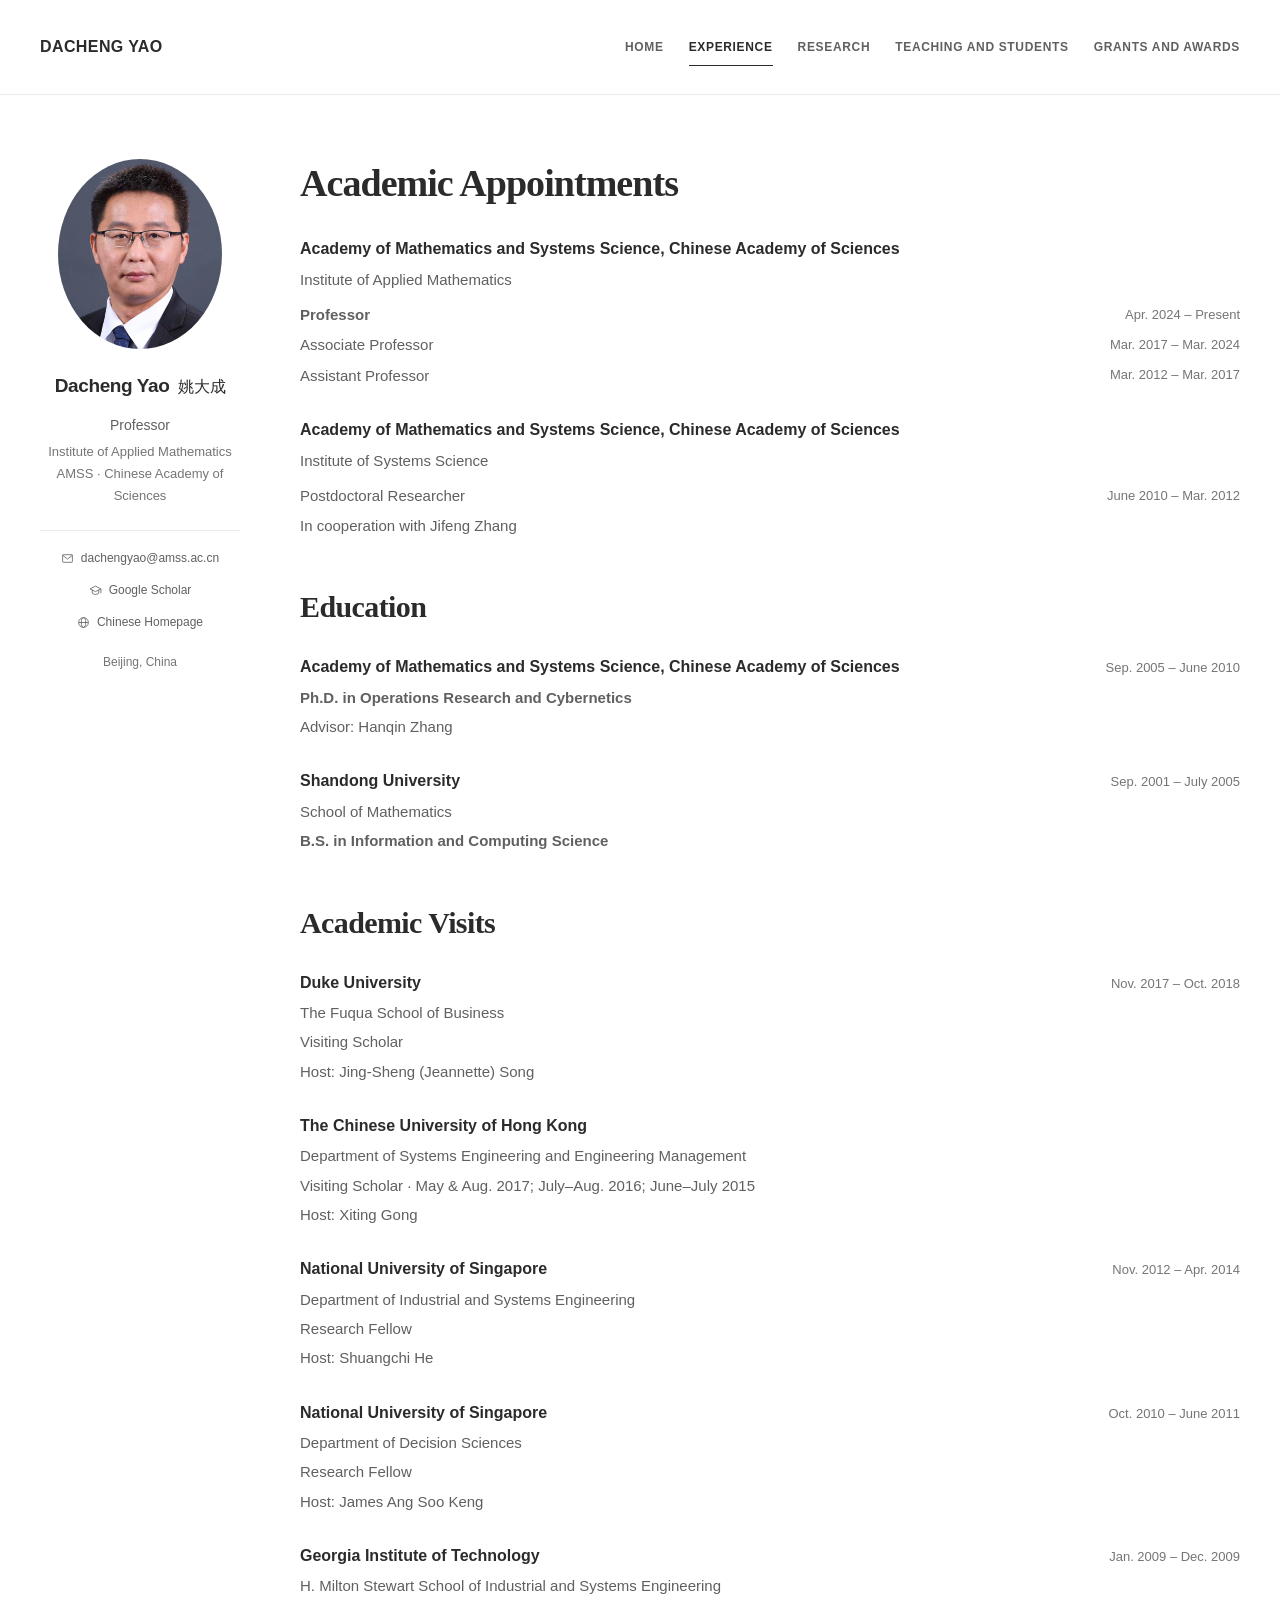
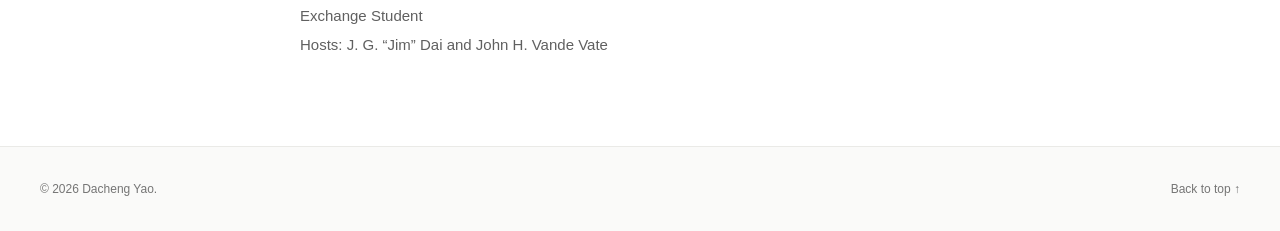
==== background/index.html @ a901b0a2 "Align the postdoctoral date with the role and refine education layout" ====
<!doctype html>
<html lang="en">
<head>
  <meta charset="utf-8">
  <meta name="viewport" content="width=device-width, initial-scale=1">
  <meta name="description" content="Dacheng Yao (姚大成), Professor at the Institute of Applied Mathematics, AMSS, Chinese Academy of Sciences. Applied probability, stochastic control, and inventory management.">
  <meta name="theme-color" content="#ffffff">
  <meta property="og:title" content="Experience | Dacheng Yao">
  <meta property="og:description" content="Dacheng Yao (姚大成), Professor at the Institute of Applied Mathematics, AMSS, Chinese Academy of Sciences. Applied probability, stochastic control, and inventory management.">
  <meta property="og:type" content="website">
  <meta property="og:url" content="https://dachengyao-01.github.io/background/">
  <meta property="og:image" content="https://dachengyao-01.github.io/assets/dacheng-yao.jpg">
  <link rel="canonical" href="https://dachengyao-01.github.io/background/">
  <link rel="icon" href="../assets/favicon.svg" type="image/svg+xml">
  <link rel="stylesheet" href="../assets/site.css">
  <title>Experience | Dacheng Yao</title>
</head>
<body id="top" class="experience-page">
  <a class="skip-link" href="#main">Skip to content</a>
  <header class="site-header">
    <nav class="header-inner" aria-label="Main navigation">
      <a class="wordmark" href="../">Dacheng Yao</a>
      <div class="nav-links">
        <a href="../">Home</a>
        <a href="../background/" aria-current="page">Experience</a>
        <a href="../research/">Research</a>
        <a href="../teaching-and-students/">Teaching and Students</a>
        <a href="../grants/">Grants and Awards</a>
      </div>
    </nav>
  </header>
  <div class="page-layout">
    <aside class="profile" aria-label="Profile and contact">
      <a class="portrait-link" href="../" aria-label="Dacheng Yao, home"><img class="portrait" src="../assets/dacheng-yao.jpg" alt="Portrait of Dacheng Yao" width="164" height="190" fetchpriority="high"></a>
      <div class="profile-copy">
        <h2 class="profile-name">Dacheng Yao <span lang="zh-CN">姚大成</span></h2>
        <p class="position">Professor</p>
        <p class="affiliation"><span>Institute of Applied Mathematics</span><span>AMSS · Chinese Academy of Sciences</span></p>
      </div>
      <div class="profile-contact">
        <ul class="profile-links">
          <li><a href="mailto:dachengyao@amss.ac.cn"><svg class="contact-icon" viewBox="0 0 24 24" aria-hidden="true"><rect x="3" y="5" width="18" height="14" rx="1"/><path d="m3 6 9 7 9-7"/></svg><span>dachengyao@amss.ac.cn</span></a></li>
          <li><a href="https://scholar.google.com/citations?hl=en&amp;user=WyM3JckAAAAJ"><svg class="contact-icon" viewBox="0 0 24 24" aria-hidden="true"><path d="m2 9 10-5 10 5-10 5zM6 11v6c4 3 8 3 12 0v-6M22 9v8"/></svg><span>Google Scholar</span></a></li>
          <li><a href="https://people.ucas.edu.cn/~dacheng"><svg class="contact-icon" viewBox="0 0 24 24" aria-hidden="true"><circle cx="12" cy="12" r="9"/><ellipse cx="12" cy="12" rx="4" ry="9"/><path d="M3 12h18"/></svg><span>Chinese Homepage</span></a></li>
        </ul>
      </div>
      <p class="profile-location">Beijing, China</p>
    </aside>
    <main id="main" tabindex="-1">
<section aria-labelledby="experience-title">
        <h1 id="experience-title">Academic Appointments</h1>
        <dl class="background-list">
          <div>
            <dt>Academy of Mathematics and Systems Science, Chinese Academy of Sciences</dt>
            <dd>Institute of Applied Mathematics
              <ul class="appointment-history">
                <li><strong>Professor</strong><time>Apr. 2024 – Present</time></li>
                <li>Associate Professor<time>Mar. 2017 – Mar. 2024</time></li>
                <li>Assistant Professor<time>Mar. 2012 – Mar. 2017</time></li>
              </ul>
            </dd>
          </div>
          <div>
            <dt>Academy of Mathematics and Systems Science, Chinese Academy of Sciences</dt>
            <dd>Institute of Systems Science
              <ul class="appointment-history">
                <li>Postdoctoral Researcher<time>June 2010 – Mar. 2012</time></li>
              </ul>
              <span>In cooperation with Jifeng Zhang</span>
            </dd>
          </div>
        </dl>
      </section>
      <section aria-labelledby="education-title">
        <h2 id="education-title">Education</h2>
        <dl class="background-list">
          <div>
            <dt class="education-heading"><span class="institution-name">Academy of Mathematics and Systems Science, Chinese Academy of Sciences</span><span class="background-dates">Sep. 2005 – June 2010</span></dt>
            <dd><strong>Ph.D. in Operations Research and Cybernetics</strong><span>Advisor: Hanqin Zhang</span></dd>
          </div>
          <div>
            <dt>Shandong University <span class="background-dates">Sep. 2001 – July 2005</span></dt>
            <dd>School of Mathematics<span><strong>B.S. in Information and Computing Science</strong></span></dd>
          </div>
        </dl>
      </section>
      <section aria-labelledby="visits-title">
        <h2 id="visits-title">Academic Visits</h2>
        <dl class="background-list">
          <div>
            <dt>Duke University <span class="background-dates">Nov. 2017 – Oct. 2018</span></dt>
            <dd>The Fuqua School of Business<span>Visiting Scholar</span><span>Host: Jing-Sheng (Jeannette) Song</span></dd>
          </div>
          <div>
            <dt>The Chinese University of Hong Kong</dt>
            <dd>Department of Systems Engineering and Engineering Management<span>Visiting Scholar · May &amp; Aug. 2017; July–Aug. 2016; June–July 2015</span><span>Host: Xiting Gong</span></dd>
          </div>
          <div>
            <dt>National University of Singapore <span class="background-dates">Nov. 2012 – Apr. 2014</span></dt>
            <dd>Department of Industrial and Systems Engineering<span>Research Fellow</span><span>Host: Shuangchi He</span></dd>
          </div>
          <div>
            <dt>National University of Singapore <span class="background-dates">Oct. 2010 – June 2011</span></dt>
            <dd>Department of Decision Sciences<span>Research Fellow</span><span>Host: James Ang Soo Keng</span></dd>
          </div>
          <div>
            <dt>Georgia Institute of Technology <span class="background-dates">Jan. 2009 – Dec. 2009</span></dt>
            <dd>H. Milton Stewart School of Industrial and Systems Engineering<span>Exchange Student</span><span>Hosts: J. G. “Jim” Dai and John H. Vande Vate</span></dd>
          </div>
        </dl>
      </section>
    </main>
  </div>
  <footer class="site-footer"><div class="footer-inner"><span>© 2026 Dacheng Yao.</span><a href="#top">Back to top <span aria-hidden="true">↑</span></a></div></footer>
</body>
</html>
---- assets/site.css ----
:root {
  color-scheme: light;
  --paper: #fff;
  --ink: #2b2b2b;
  --text: #606060;
  --muted: #757575;
  --line: #eaeae7;
  font-family: Arial, "Helvetica Neue", "PingFang SC", sans-serif;
  font-size: 16px;
}
* { box-sizing: border-box; }
html { scroll-padding-top: 28px; -webkit-text-size-adjust: 100%; }
body { margin: 0; min-height: 100vh; min-height: 100svh; display: flex; flex-direction: column; color: var(--text); background: var(--paper); line-height: 1.75; -webkit-font-smoothing: antialiased; }
a { color: #494949; text-underline-offset: 3px; text-decoration-thickness: 1px; text-decoration-color: #b5b5b1; }
a:hover { color: #111; text-decoration-color: currentColor; }
a:focus-visible { outline: 2px solid var(--ink); outline-offset: 5px; border-radius: 1px; }
::selection { color: #fff; background: #606060; }
.skip-link { position: fixed; top: -100px; left: 16px; padding: 8px 16px; background: var(--ink); color: #fff; z-index: 10; }
.skip-link:focus { top: 12px; }
.site-header { border-bottom: 1px solid var(--line); }
.header-inner { max-width: 1120px; min-height: 94px; margin: auto; padding: 22px 40px; display: flex; align-items: center; gap: 38px; }
.header-inner a { position: relative; display: block; padding: 8px 0; color: var(--text); font-size: 12px; font-weight: 700; letter-spacing: .055em; text-transform: uppercase; text-decoration: none; white-space: nowrap; }
.header-inner .wordmark { margin-right: auto; color: var(--ink); font-size: 16px; letter-spacing: .025em; }
.nav-links { display: flex; align-items: center; gap: 25px; }
.header-inner a::after { content: ""; position: absolute; left: 0; right: 0; bottom: 0; height: 1px; background: var(--ink); transform: scaleX(0); transition: transform .18s ease; }
.header-inner a:hover::after, .header-inner a:focus-visible::after, .header-inner a[aria-current="page"]:not(.wordmark)::after { transform: scaleX(1); }
.header-inner a[aria-current="page"] { color: var(--ink); }
.page-layout { width: 100%; max-width: 1120px; margin: 64px auto 88px; padding: 0 40px; display: grid; grid-template-columns: 200px minmax(0, 1fr); column-gap: 80px; align-items: start; flex: 1; }
.profile { position: sticky; top: 38px; align-self: start; min-width: 0; text-align: center; }
.portrait-link { display: block; width: 164px; margin: 0 auto 23px; }
.portrait { display: block; width: 100%; height: 190px; object-fit: cover; object-position: 50% 28%; border-radius: 50%; }
.profile-name { color: var(--ink); font-family: Arial, "PingFang SC", sans-serif; font-size: 19px; line-height: 1.5; margin: 0 0 13px; font-weight: 700; }
.profile-name span { display: inline-block; margin-left: 4px; font-size: .86em; font-weight: 500; white-space: nowrap; }
.position { font-size: 14px; line-height: 1.6; margin: 0 0 5px; }
.affiliation { color: var(--muted); font-size: 13px; line-height: 1.7; margin: 0; }
.affiliation span { display: block; }
.profile-contact { margin-top: 23px; padding-top: 17px; border-top: 1px solid var(--line); }
.profile-links { padding: 0; margin: 0; list-style: none; font-size: 12px; line-height: 1.7; }
.profile-links li + li { margin-top: 9px; }
.profile-links a { display: inline-flex; align-items: center; justify-content: center; gap: 7px; color: inherit; text-decoration: none; }
.profile-links a:hover { color: var(--ink); text-decoration: underline; }
.contact-icon { width: 13px; height: 13px; flex-shrink: 0; fill: none; stroke: currentColor; stroke-width: 1.5; }
.profile-location { font-size: 12px; color: var(--muted); margin: 17px 0 0; }
main { min-width: 0; max-width: 720px; padding-top: 0; overflow-wrap: break-word; }
main:focus { outline: none; }
section { margin: 0 0 48px; scroll-margin-top: 28px; }
section:last-child { margin-bottom: 0; }
h1, h2 { color: var(--ink); font-family: Georgia, "Times New Roman", serif; font-weight: 700; line-height: 1.3; margin: 0 0 25px; }
h1 { font-size: 38px; letter-spacing: -.025em; }
h2 { font-size: 30px; letter-spacing: -.02em; }
h3 { color: var(--ink); font-size: 16px; line-height: 1.6; }
p { margin: 0 0 23px; }
section > :last-child { margin-bottom: 0; }
strong { font-weight: 600; }
.research-topics { padding-left: 21px; margin: 0 0 24px; }
.research-topics li { padding-left: 2px; margin-bottom: 7px; }
.contact-details { margin: 0; font-style: normal; font-size: 15px; line-height: 1.8; }
.contact-details p + p { margin-top: 15px; }
.contact-label { display: inline-block; min-width: 60px; color: var(--ink); font-weight: 600; }
.section-intro { color: var(--text); }
.publications { list-style: none; counter-reset: paper; padding: 0; margin: 32px 0 0; }
.publications li { position: relative; counter-increment: paper; margin: 0 0 32px; padding-bottom: 28px; border-bottom: 1px solid var(--line); }
.publications li:last-child { padding-bottom: 0; border-bottom: 0; margin-bottom: 0; }
.publications h3 { margin: 0 0 8px; font-size: 17px; font-weight: 700; line-height: 1.55; }
.publications h3 a { color: inherit; text-decoration: none; }
.publications h3 a:hover { text-decoration: underline; }
.authors, .venue { margin: 0 0 4px; font-size: 15px; line-height: 1.65; }
.paper-link { display: inline-block; margin-top: 5px; font-size: 13px; }
.publication-note { margin: 7px 0 0; color: var(--muted); font-size: 14px; line-height: 1.6; }
.background-list { margin: 28px 0 0; }
.background-list > div + div { margin-top: 28px; }
.background-list dt { display: flex; flex-wrap: wrap; justify-content: space-between; align-items: baseline; gap: 3px 15px; margin: 0 0 5px; color: var(--ink); font-weight: 700; font-size: 16px; line-height: 1.6; }
.background-list dd { margin: 0; font-size: 15px; line-height: 1.75; }
.background-dates { color: var(--muted); font-size: 13px; font-weight: 400; white-space: nowrap; }
.background-list dd span { display: block; margin-top: 3px; }
.appointment-history { padding-left: 0; list-style: none; margin: 9px 0 0; }
.appointment-history li { display: flex; justify-content: space-between; gap: 8px 20px; margin-bottom: 4px; font-size: 15px; }
.appointment-history time { color: var(--muted); font-size: 13px; white-space: nowrap; align-self: center; }
.grants-list, .awards-list { padding-left: 21px; margin: 0; }
.grants-list li, .awards-list li { padding-left: 3px; margin-bottom: 22px; }
.grants-list li:last-child, .awards-list li:last-child { margin-bottom: 0; }
.award-note { margin: 9px 0 0; font-size: 15px; }
.teaching-section h2 { margin-top: 40px; }
.teaching-section h3 { margin: 28px 0 14px; font-size: 18px; }
.teaching-section ul { padding-left: 21px; margin: 0; }
.teaching-section li { padding-left: 3px; margin-bottom: 16px; }
.site-footer { width: 100%; margin-top: auto; border-top: 1px solid var(--line); background: #fafaf9; color: var(--muted); }
.footer-inner { max-width: 1120px; min-height: 84px; margin: auto; padding: 27px 40px; display: flex; justify-content: space-between; align-items: center; gap: 20px; font-size: 12px; }
.site-footer a { color: inherit; text-decoration: none; }
.site-footer a:hover { text-decoration: underline; }
@media (min-width: 521px) {
  .background-list dt.education-heading { flex-wrap: nowrap; }
  .education-heading .institution-name { flex: 1; min-width: 0; }
  .education-heading .background-dates { flex-shrink: 0; }
}
@media (min-width: 925px) {
  .experience-page .header-inner, .experience-page .page-layout, .experience-page .footer-inner { max-width: 1280px; }
  .experience-page .page-layout { column-gap: 60px; }
  .experience-page main { max-width: 940px; }
}
@media (min-width: 925px) and (max-height: 680px) { .profile { position: static; } }
@media (max-width: 924px) {
  .header-inner { max-width: 800px; flex-wrap: wrap; row-gap: 10px; }
  .header-inner .wordmark { flex-basis: 100%; }
  .nav-links { flex: 1; flex-wrap: wrap; justify-content: space-between; gap: 4px 18px; }
  .page-layout { display: block; max-width: 800px; margin-top: 40px; margin-bottom: 64px; }
  .profile { position: static; display: grid; grid-template-columns: 110px minmax(0, 1fr); gap: 0 28px; margin-bottom: 38px; padding-bottom: 28px; border-bottom: 1px solid var(--line); text-align: left; }
  .portrait-link { grid-column: 1; grid-row: 1 / 3; width: 110px; margin: 0; }
  .portrait { height: 128px; }
  .profile-copy { grid-column: 2; grid-row: 1; }
  .profile-name { margin-bottom: 6px; }
  .affiliation span { display: inline; }
  .affiliation span + span::before { content: " · "; }
  .profile-contact { grid-column: 2; grid-row: 2; margin-top: 12px; padding: 0; border: 0; }
  .profile-links { display: flex; flex-wrap: wrap; gap: 5px 18px; }
  .profile-links li + li { margin: 0; }
  .profile-location { display: none; }
}
@media (max-width: 700px) {
  .nav-links { display: grid; grid-template-columns: repeat(6, minmax(0, 1fr)); column-gap: 8px; row-gap: 3px; }
  .nav-links a { grid-column: span 2; width: fit-content; max-width: 100%; font-size: 11px; white-space: normal; }
  .nav-links a:nth-last-child(-n+2) { grid-column: span 3; }
}
@media (max-width: 520px) {
  .header-inner { min-height: 76px; padding: 16px 22px; gap: 19px; }
  .header-inner a { font-size: 10px; letter-spacing: .025em; }
  .header-inner .wordmark { font-size: 13px; }
  .nav-links a { font-size: 10px; }
  .page-layout { margin-top: 32px; margin-bottom: 56px; padding: 0 22px; }
  .profile { grid-template-columns: 88px minmax(0, 1fr); column-gap: 22px; margin-bottom: 34px; }
  .portrait-link { width: 88px; }
  .portrait { height: 105px; }
  .profile-name { font-size: 18px; }
  .position { font-size: 13px; }
  .affiliation { font-size: 12px; }
  .profile-links { font-size: 11px; gap: 5px 13px; }
  .profile-links .contact-icon { width: 12px; height: 12px; }
  h1 { font-size: 32px; }
  h2 { font-size: 26px; }
  h1, h2 { margin-bottom: 22px; }
  section { margin-bottom: 40px; }
  .appointment-history li { flex-wrap: wrap; gap: 0 8px; margin-bottom: 9px; }
  .footer-inner { padding: 24px 22px; font-size: 11px; }
}
@media (max-width: 360px) {
  .header-inner { gap: 13px; padding-inline: 17px; }
  .header-inner .wordmark { font-size: 12px; }
  .page-layout { padding-inline: 18px; }
  .profile { grid-template-columns: 75px minmax(0, 1fr); gap: 0 18px; }
  .portrait-link { width: 75px; }
  .portrait { height: 92px; }
}
@media (prefers-reduced-motion: reduce) { *, *::before, *::after { transition: none !important; scroll-behavior: auto !important; } }
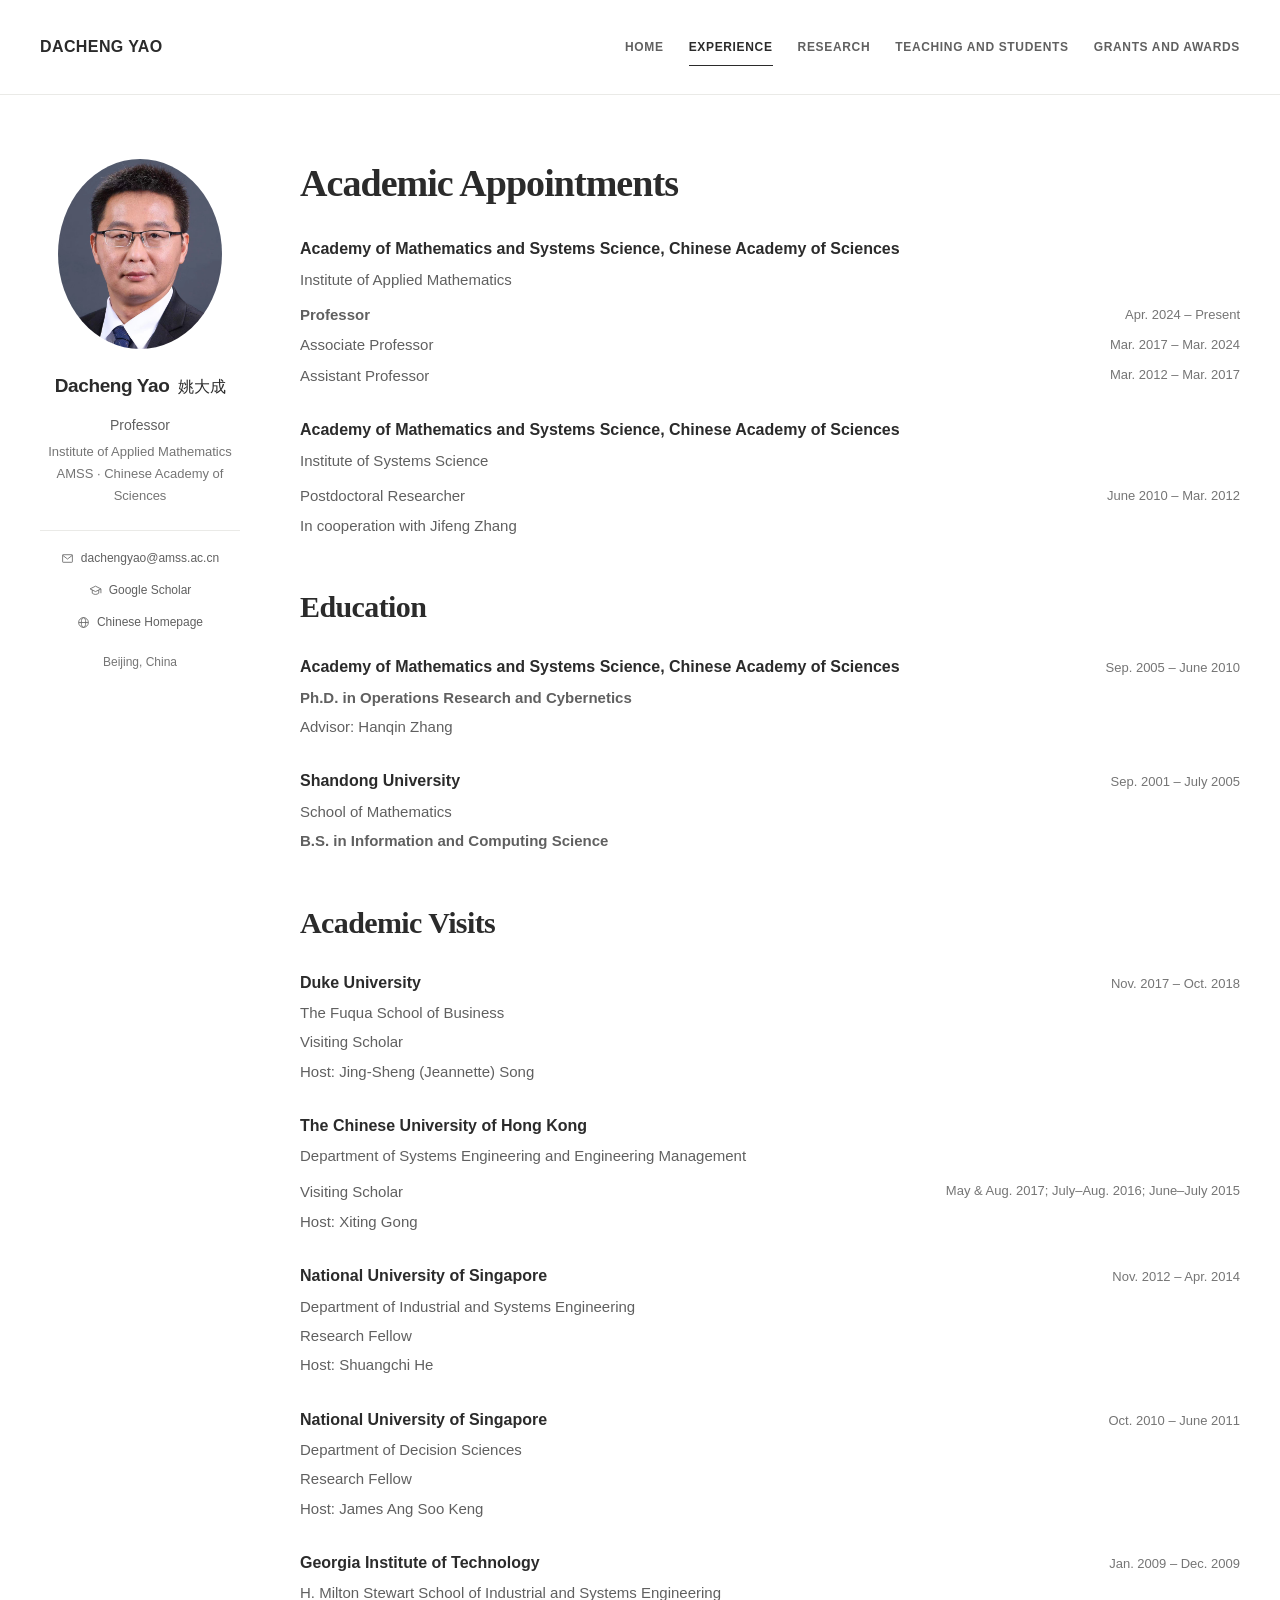
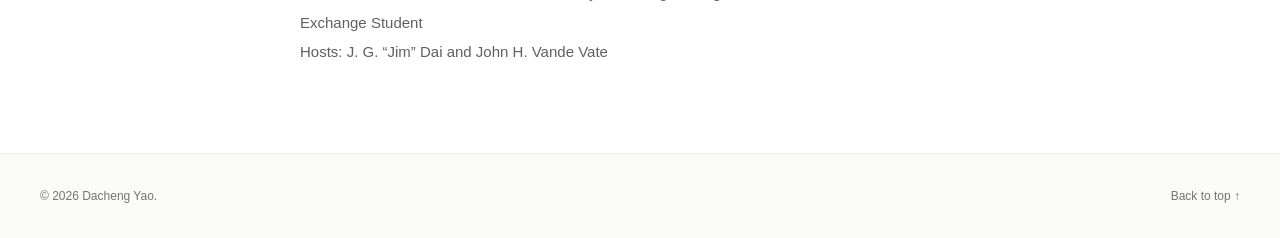
==== commit a2e32fc7: "Right-align the Chinese University of Hong Kong visiting dates" ====
--- a/background/index.html
+++ b/background/index.html
@@ -93,7 +93,12 @@
           </div>
           <div>
             <dt>The Chinese University of Hong Kong</dt>
-            <dd>Department of Systems Engineering and Engineering Management<span>Visiting Scholar · May &amp; Aug. 2017; July–Aug. 2016; June–July 2015</span><span>Host: Xiting Gong</span></dd>
+            <dd>Department of Systems Engineering and Engineering Management
+              <ul class="appointment-history">
+                <li>Visiting Scholar<time>May &amp; Aug. 2017; July–Aug. 2016; June–July 2015</time></li>
+              </ul>
+              <span>Host: Xiting Gong</span>
+            </dd>
           </div>
           <div>
             <dt>National University of Singapore <span class="background-dates">Nov. 2012 – Apr. 2014</span></dt>
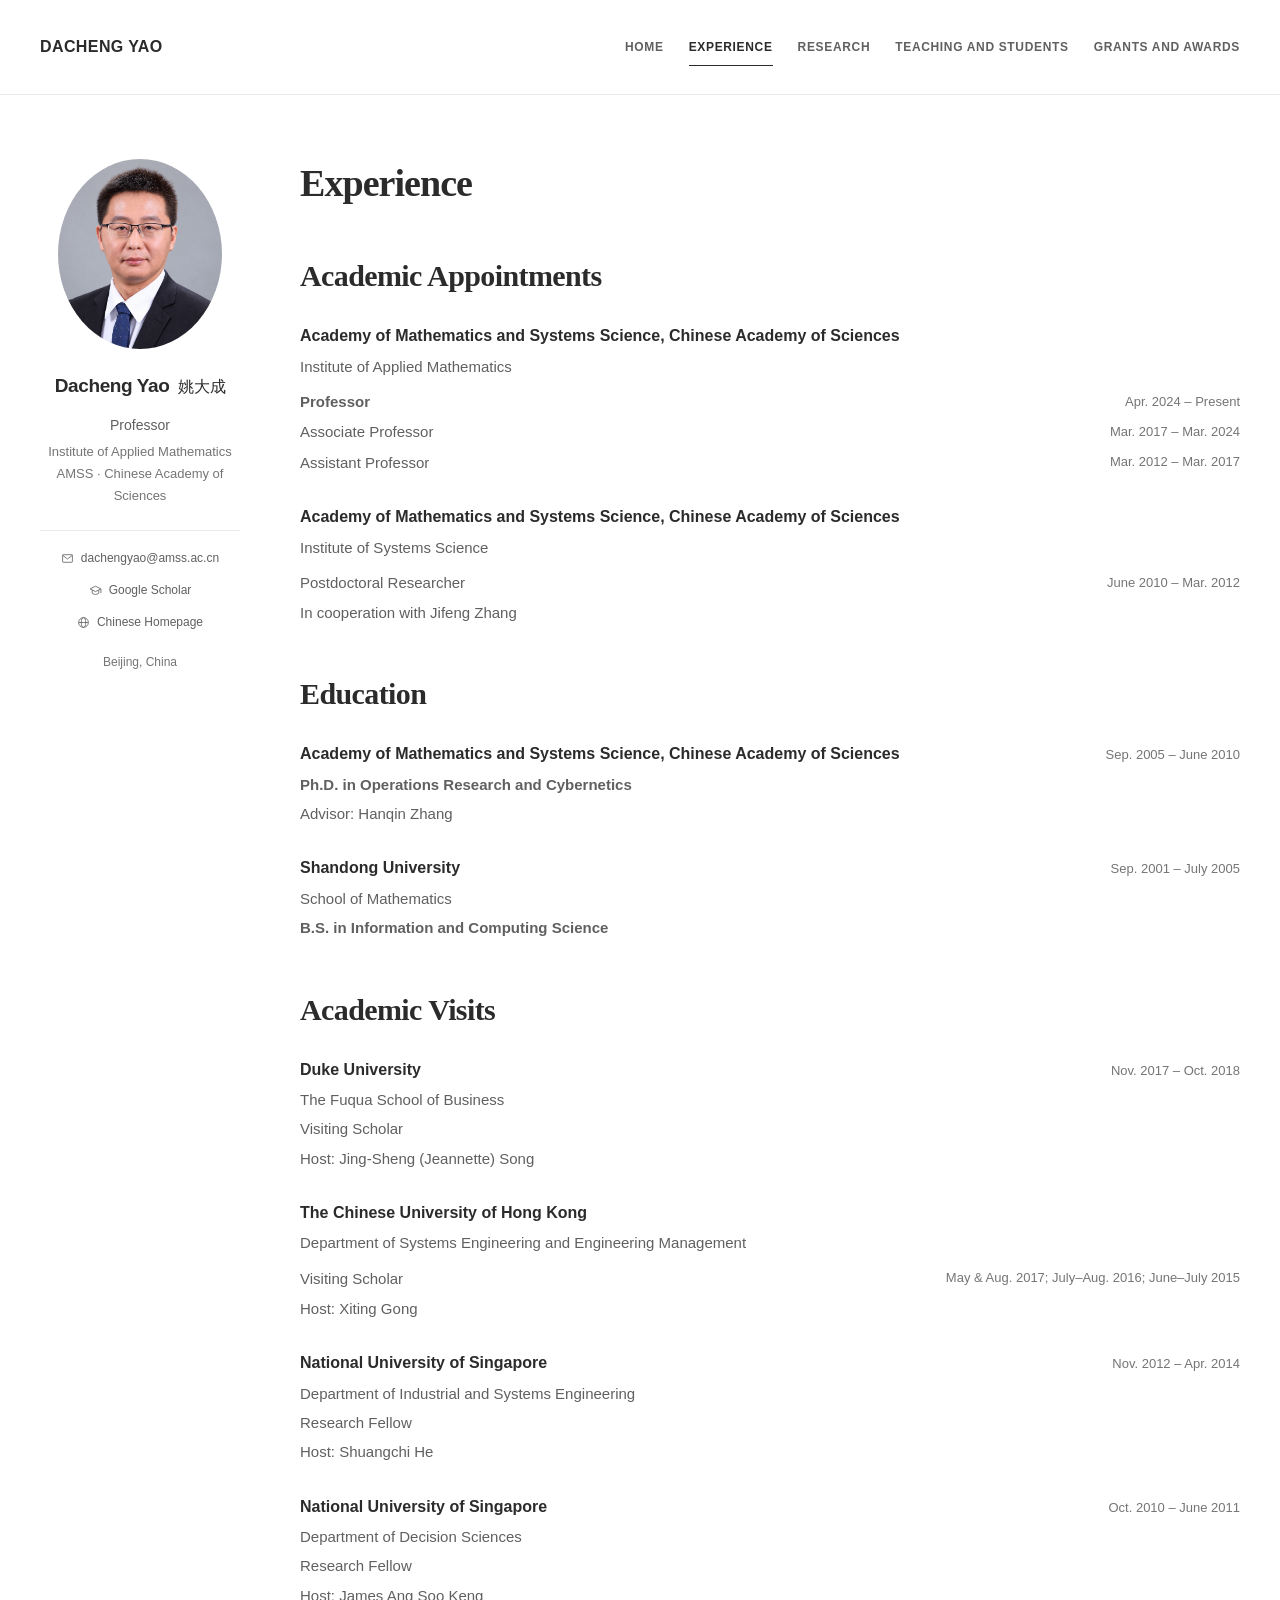
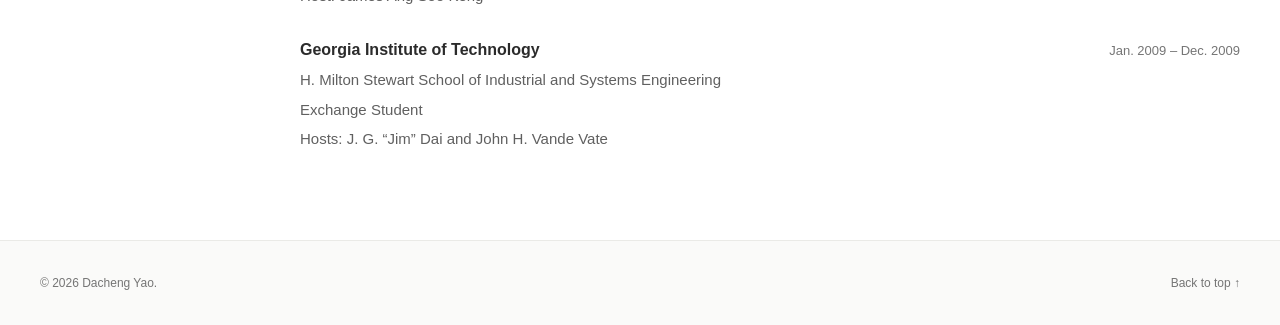
==== commit ab25ce6e: "Add Experience heading and align experience subsection titles" ====
--- a/background/index.html
+++ b/background/index.html
@@ -12,7 +12,7 @@
   <meta property="og:image" content="https://dachengyao-01.github.io/assets/dacheng-yao.jpg">
   <link rel="canonical" href="https://dachengyao-01.github.io/background/">
   <link rel="icon" href="../assets/favicon.svg" type="image/svg+xml">
-  <link rel="stylesheet" href="../assets/site.css">
+  <link rel="stylesheet" href="../assets/site.css?v=20261029-visits">
   <title>Experience | Dacheng Yao</title>
 </head>
 <body id="top" class="experience-page">
@@ -48,7 +48,10 @@
     </aside>
     <main id="main" tabindex="-1">
 <section aria-labelledby="experience-title">
-        <h1 id="experience-title">Academic Appointments</h1>
+        <h1 id="experience-title">Experience</h1>
+      </section>
+      <section aria-labelledby="appointments-title">
+        <h2 id="appointments-title">Academic Appointments</h2>
         <dl class="background-list">
           <div>
             <dt>Academy of Mathematics and Systems Science, Chinese Academy of Sciences</dt>
--- a/assets/site.css
+++ b/assets/site.css
@@ -1,3 +1,4 @@
+/* 常用配色：修改下方变量即可统一调整全站颜色。 */
 :root {
   color-scheme: light;
   --paper: #fff;
@@ -8,6 +9,7 @@
   font-family: Arial, "Helvetica Neue", "PingFang SC", sans-serif;
   font-size: 16px;
 }
+/* 基础文字、链接与键盘访问。 */
 * { box-sizing: border-box; }
 html { scroll-padding-top: 28px; -webkit-text-size-adjust: 100%; }
 body { margin: 0; min-height: 100vh; min-height: 100svh; display: flex; flex-direction: column; color: var(--text); background: var(--paper); line-height: 1.75; -webkit-font-smoothing: antialiased; }
@@ -17,6 +19,7 @@
 ::selection { color: #fff; background: #606060; }
 .skip-link { position: fixed; top: -100px; left: 16px; padding: 8px 16px; background: var(--ink); color: #fff; z-index: 10; }
 .skip-link:focus { top: 12px; }
+/* 顶部导航。 */
 .site-header { border-bottom: 1px solid var(--line); }
 .header-inner { max-width: 1120px; min-height: 94px; margin: auto; padding: 22px 40px; display: flex; align-items: center; gap: 38px; }
 .header-inner a { position: relative; display: block; padding: 8px 0; color: var(--text); font-size: 12px; font-weight: 700; letter-spacing: .055em; text-transform: uppercase; text-decoration: none; white-space: nowrap; }
@@ -25,6 +28,7 @@
 .header-inner a::after { content: ""; position: absolute; left: 0; right: 0; bottom: 0; height: 1px; background: var(--ink); transform: scaleX(0); transition: transform .18s ease; }
 .header-inner a:hover::after, .header-inner a:focus-visible::after, .header-inner a[aria-current="page"]:not(.wordmark)::after { transform: scaleX(1); }
 .header-inner a[aria-current="page"] { color: var(--ink); }
+/* 主体布局与左侧照片、个人信息。 */
 .page-layout { width: 100%; max-width: 1120px; margin: 64px auto 88px; padding: 0 40px; display: grid; grid-template-columns: 200px minmax(0, 1fr); column-gap: 80px; align-items: start; flex: 1; }
 .profile { position: sticky; top: 38px; align-self: start; min-width: 0; text-align: center; }
 .portrait-link { display: block; width: 164px; margin: 0 auto 23px; }
@@ -41,6 +45,7 @@
 .profile-links a:hover { color: var(--ink); text-decoration: underline; }
 .contact-icon { width: 13px; height: 13px; flex-shrink: 0; fill: none; stroke: currentColor; stroke-width: 1.5; }
 .profile-location { font-size: 12px; color: var(--muted); margin: 17px 0 0; }
+/* 正文标题、段落与联系信息。 */
 main { min-width: 0; max-width: 720px; padding-top: 0; overflow-wrap: break-word; }
 main:focus { outline: none; }
 section { margin: 0 0 48px; scroll-margin-top: 28px; }
@@ -58,6 +63,7 @@
 .contact-details p + p { margin-top: 15px; }
 .contact-label { display: inline-block; min-width: 60px; color: var(--ink); font-weight: 600; }
 .section-intro { color: var(--text); }
+/* Research：论文与工作论文。 */
 .publications { list-style: none; counter-reset: paper; padding: 0; margin: 32px 0 0; }
 .publications li { position: relative; counter-increment: paper; margin: 0 0 32px; padding-bottom: 28px; border-bottom: 1px solid var(--line); }
 .publications li:last-child { padding-bottom: 0; border-bottom: 0; margin-bottom: 0; }
@@ -67,6 +73,7 @@
 .authors, .venue { margin: 0 0 4px; font-size: 15px; line-height: 1.65; }
 .paper-link { display: inline-block; margin-top: 5px; font-size: 13px; }
 .publication-note { margin: 7px 0 0; color: var(--muted); font-size: 14px; line-height: 1.6; }
+/* Experience：任职、教育、访学与右侧日期。 */
 .background-list { margin: 28px 0 0; }
 .background-list > div + div { margin-top: 28px; }
 .background-list dt { display: flex; flex-wrap: wrap; justify-content: space-between; align-items: baseline; gap: 3px 15px; margin: 0 0 5px; color: var(--ink); font-weight: 700; font-size: 16px; line-height: 1.6; }
@@ -75,7 +82,8 @@
 .background-list dd span { display: block; margin-top: 3px; }
 .appointment-history { padding-left: 0; list-style: none; margin: 9px 0 0; }
 .appointment-history li { display: flex; justify-content: space-between; gap: 8px 20px; margin-bottom: 4px; font-size: 15px; }
-.appointment-history time { color: var(--muted); font-size: 13px; white-space: nowrap; align-self: center; }
+.appointment-history time { color: var(--muted); font-size: 13px; white-space: nowrap; align-self: center; margin-left: auto; }
+/* 科研项目、奖励、课程与学生。 */
 .grants-list, .awards-list { padding-left: 21px; margin: 0; }
 .grants-list li, .awards-list li { padding-left: 3px; margin-bottom: 22px; }
 .grants-list li:last-child, .awards-list li:last-child { margin-bottom: 0; }
@@ -84,10 +92,12 @@
 .teaching-section h3 { margin: 28px 0 14px; font-size: 18px; }
 .teaching-section ul { padding-left: 21px; margin: 0; }
 .teaching-section li { padding-left: 3px; margin-bottom: 16px; }
+/* 页脚。 */
 .site-footer { width: 100%; margin-top: auto; border-top: 1px solid var(--line); background: #fafaf9; color: var(--muted); }
 .footer-inner { max-width: 1120px; min-height: 84px; margin: auto; padding: 27px 40px; display: flex; justify-content: space-between; align-items: center; gap: 20px; font-size: 12px; }
 .site-footer a { color: inherit; text-decoration: none; }
 .site-footer a:hover { text-decoration: underline; }
+/* 平板与电脑：教育单位和日期同行；Experience 使用较宽版式。 */
 @media (min-width: 521px) {
   .background-list dt.education-heading { flex-wrap: nowrap; }
   .education-heading .institution-name { flex: 1; min-width: 0; }
@@ -99,6 +109,7 @@
   .experience-page main { max-width: 940px; }
 }
 @media (min-width: 925px) and (max-height: 680px) { .profile { position: static; } }
+/* 较窄屏幕与手机：导航、头像和正文自动重排。 */
 @media (max-width: 924px) {
   .header-inner { max-width: 800px; flex-wrap: wrap; row-gap: 10px; }
   .header-inner .wordmark { flex-basis: 100%; }
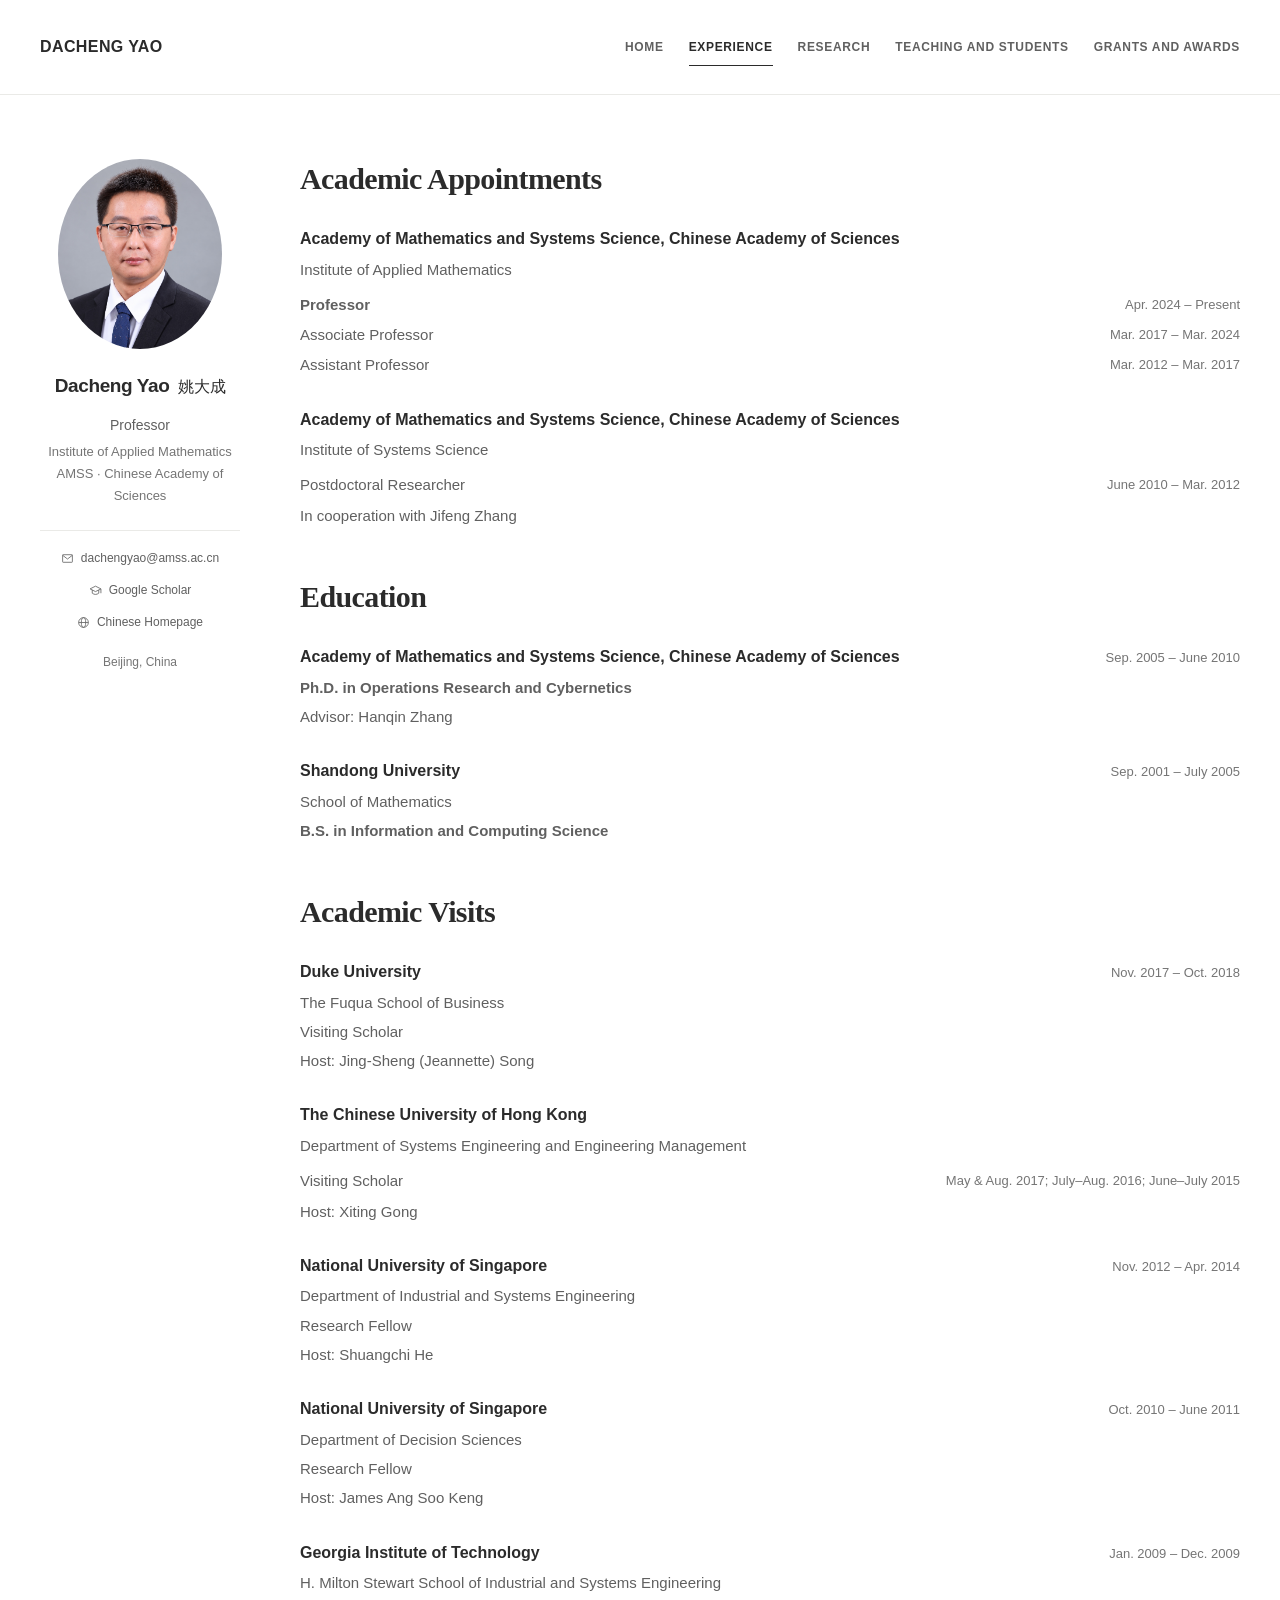
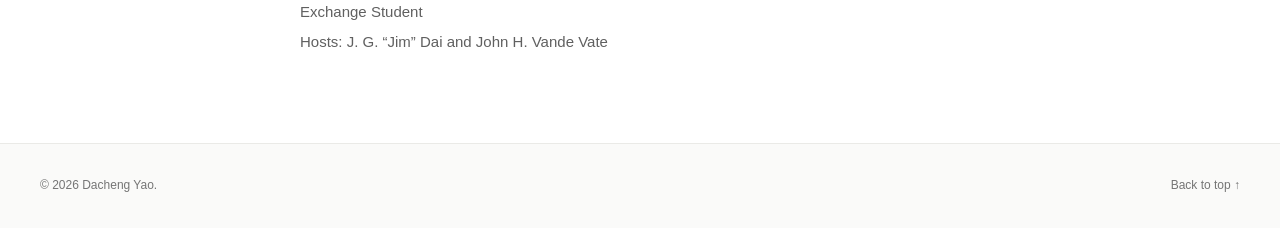
==== commit 960e315f: "Remove the repeated Experience page heading" ====
--- a/background/index.html
+++ b/background/index.html
@@ -46,10 +46,7 @@
       </div>
       <p class="profile-location">Beijing, China</p>
     </aside>
-    <main id="main" tabindex="-1">
-<section aria-labelledby="experience-title">
-        <h1 id="experience-title">Experience</h1>
-      </section>
+    <main id="main" tabindex="-1" aria-label="Experience">
       <section aria-labelledby="appointments-title">
         <h2 id="appointments-title">Academic Appointments</h2>
         <dl class="background-list">
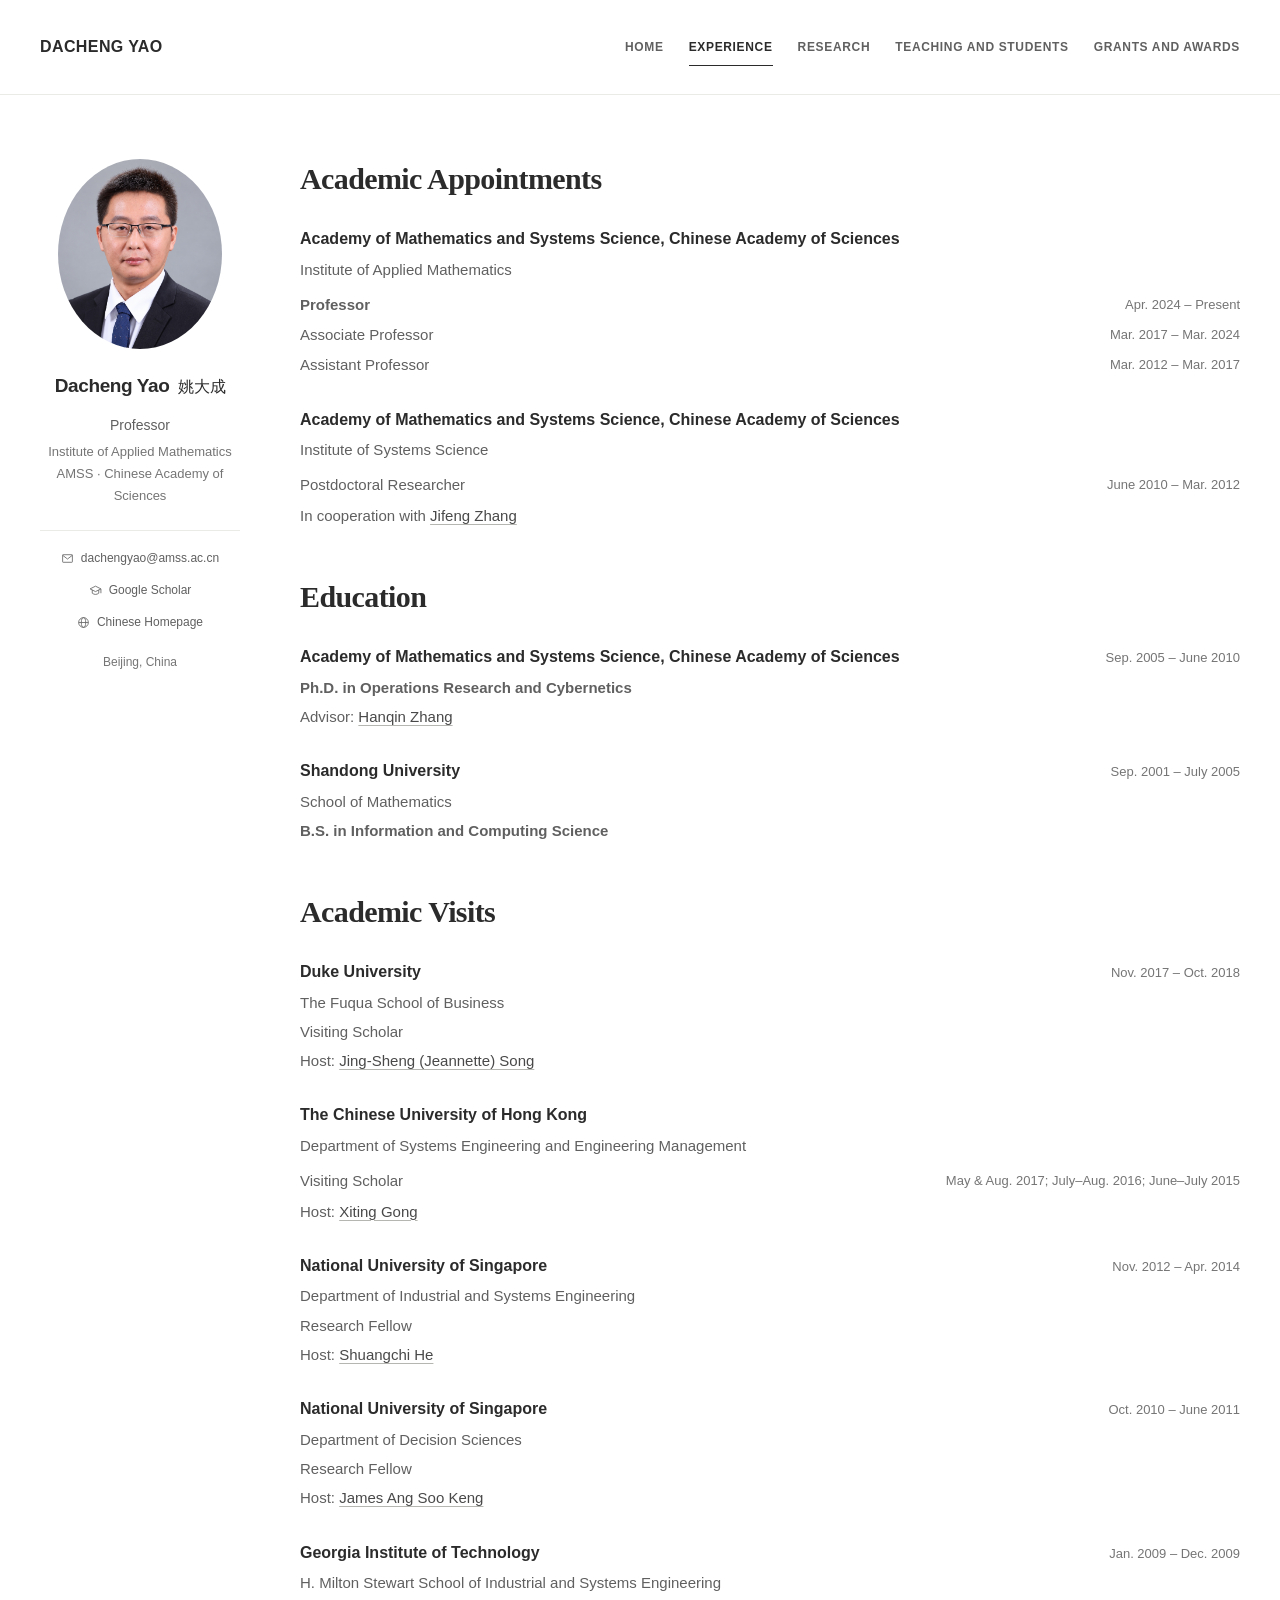
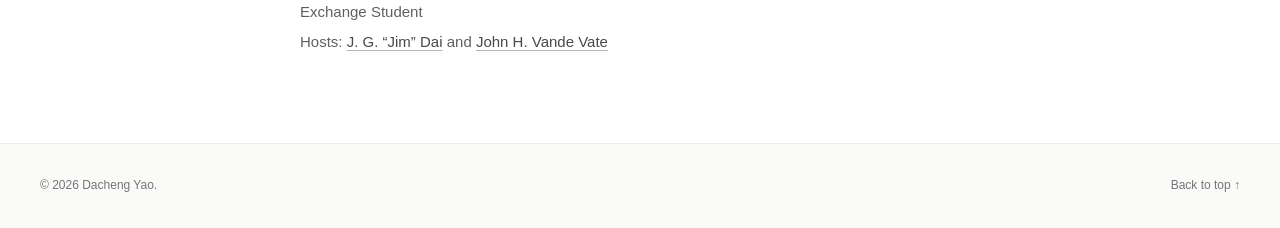
==== commit aa8feff1: "Link advisors and academic visit hosts to their verified profiles Updated references to include hype" ====
--- a/background/index.html
+++ b/background/index.html
@@ -66,7 +66,7 @@
               <ul class="appointment-history">
                 <li>Postdoctoral Researcher<time>June 2010 – Mar. 2012</time></li>
               </ul>
-              <span>In cooperation with Jifeng Zhang</span>
+              <span>In cooperation with <a href="https://lsc.amss.ac.cn/~jif/index.html" target="_blank" rel="noopener noreferrer">Jifeng Zhang</a></span>
             </dd>
           </div>
         </dl>
@@ -76,7 +76,7 @@
         <dl class="background-list">
           <div>
             <dt class="education-heading"><span class="institution-name">Academy of Mathematics and Systems Science, Chinese Academy of Sciences</span><span class="background-dates">Sep. 2005 – June 2010</span></dt>
-            <dd><strong>Ph.D. in Operations Research and Cybernetics</strong><span>Advisor: Hanqin Zhang</span></dd>
+            <dd><strong>Ph.D. in Operations Research and Cybernetics</strong><span>Advisor: <a href="https://iora.nus.edu.sg/people-p/zhang-hanqin/" target="_blank" rel="noopener noreferrer">Hanqin Zhang</a></span></dd>
           </div>
           <div>
             <dt>Shandong University <span class="background-dates">Sep. 2001 – July 2005</span></dt>
@@ -89,7 +89,7 @@
         <dl class="background-list">
           <div>
             <dt>Duke University <span class="background-dates">Nov. 2017 – Oct. 2018</span></dt>
-            <dd>The Fuqua School of Business<span>Visiting Scholar</span><span>Host: Jing-Sheng (Jeannette) Song</span></dd>
+            <dd>The Fuqua School of Business<span>Visiting Scholar</span><span>Host: <a href="https://www.fuqua.duke.edu/faculty/jeannette-song" target="_blank" rel="noopener noreferrer">Jing-Sheng (Jeannette) Song</a></span></dd>
           </div>
           <div>
             <dt>The Chinese University of Hong Kong</dt>
@@ -97,20 +97,20 @@
               <ul class="appointment-history">
                 <li>Visiting Scholar<time>May &amp; Aug. 2017; July–Aug. 2016; June–July 2015</time></li>
               </ul>
-              <span>Host: Xiting Gong</span>
+              <span>Host: <a href="https://www.bschool.cuhk.edu.hk/staff/gong-xiting/" target="_blank" rel="noopener noreferrer">Xiting Gong</a></span>
             </dd>
           </div>
           <div>
             <dt>National University of Singapore <span class="background-dates">Nov. 2012 – Apr. 2014</span></dt>
-            <dd>Department of Industrial and Systems Engineering<span>Research Fellow</span><span>Host: Shuangchi He</span></dd>
+            <dd>Department of Industrial and Systems Engineering<span>Research Fellow</span><span>Host: <a href="https://cde.nus.edu.sg/isem/staff/he-shuangchi/" target="_blank" rel="noopener noreferrer">Shuangchi He</a></span></dd>
           </div>
           <div>
             <dt>National University of Singapore <span class="background-dates">Oct. 2010 – June 2011</span></dt>
-            <dd>Department of Decision Sciences<span>Research Fellow</span><span>Host: James Ang Soo Keng</span></dd>
+            <dd>Department of Decision Sciences<span>Research Fellow</span><span>Host: <a href="https://discovery.nus.edu.sg/352" target="_blank" rel="noopener noreferrer">James Ang Soo Keng</a></span></dd>
           </div>
           <div>
             <dt>Georgia Institute of Technology <span class="background-dates">Jan. 2009 – Dec. 2009</span></dt>
-            <dd>H. Milton Stewart School of Industrial and Systems Engineering<span>Exchange Student</span><span>Hosts: J. G. “Jim” Dai and John H. Vande Vate</span></dd>
+            <dd>H. Milton Stewart School of Industrial and Systems Engineering<span>Exchange Student</span><span>Hosts: <a href="https://people.orie.cornell.edu/jdai/" target="_blank" rel="noopener noreferrer">J. G. “Jim” Dai</a> and <a href="https://www.isye.gatech.edu/users/john-vande-vate" target="_blank" rel="noopener noreferrer">John H. Vande Vate</a></span></dd>
           </div>
         </dl>
       </section>
--- a/assets/site.css
+++ b/assets/site.css
@@ -89,6 +89,7 @@
 .grants-list li:last-child, .awards-list li:last-child { margin-bottom: 0; }
 .award-note { margin: 9px 0 0; font-size: 15px; }
 .teaching-section h2 { margin-top: 40px; }
+.teaching-section > h2:first-child { margin-top: 0; }
 .teaching-section h3 { margin: 28px 0 14px; font-size: 18px; }
 .teaching-section ul { padding-left: 21px; margin: 0; }
 .teaching-section li { padding-left: 3px; margin-bottom: 16px; }
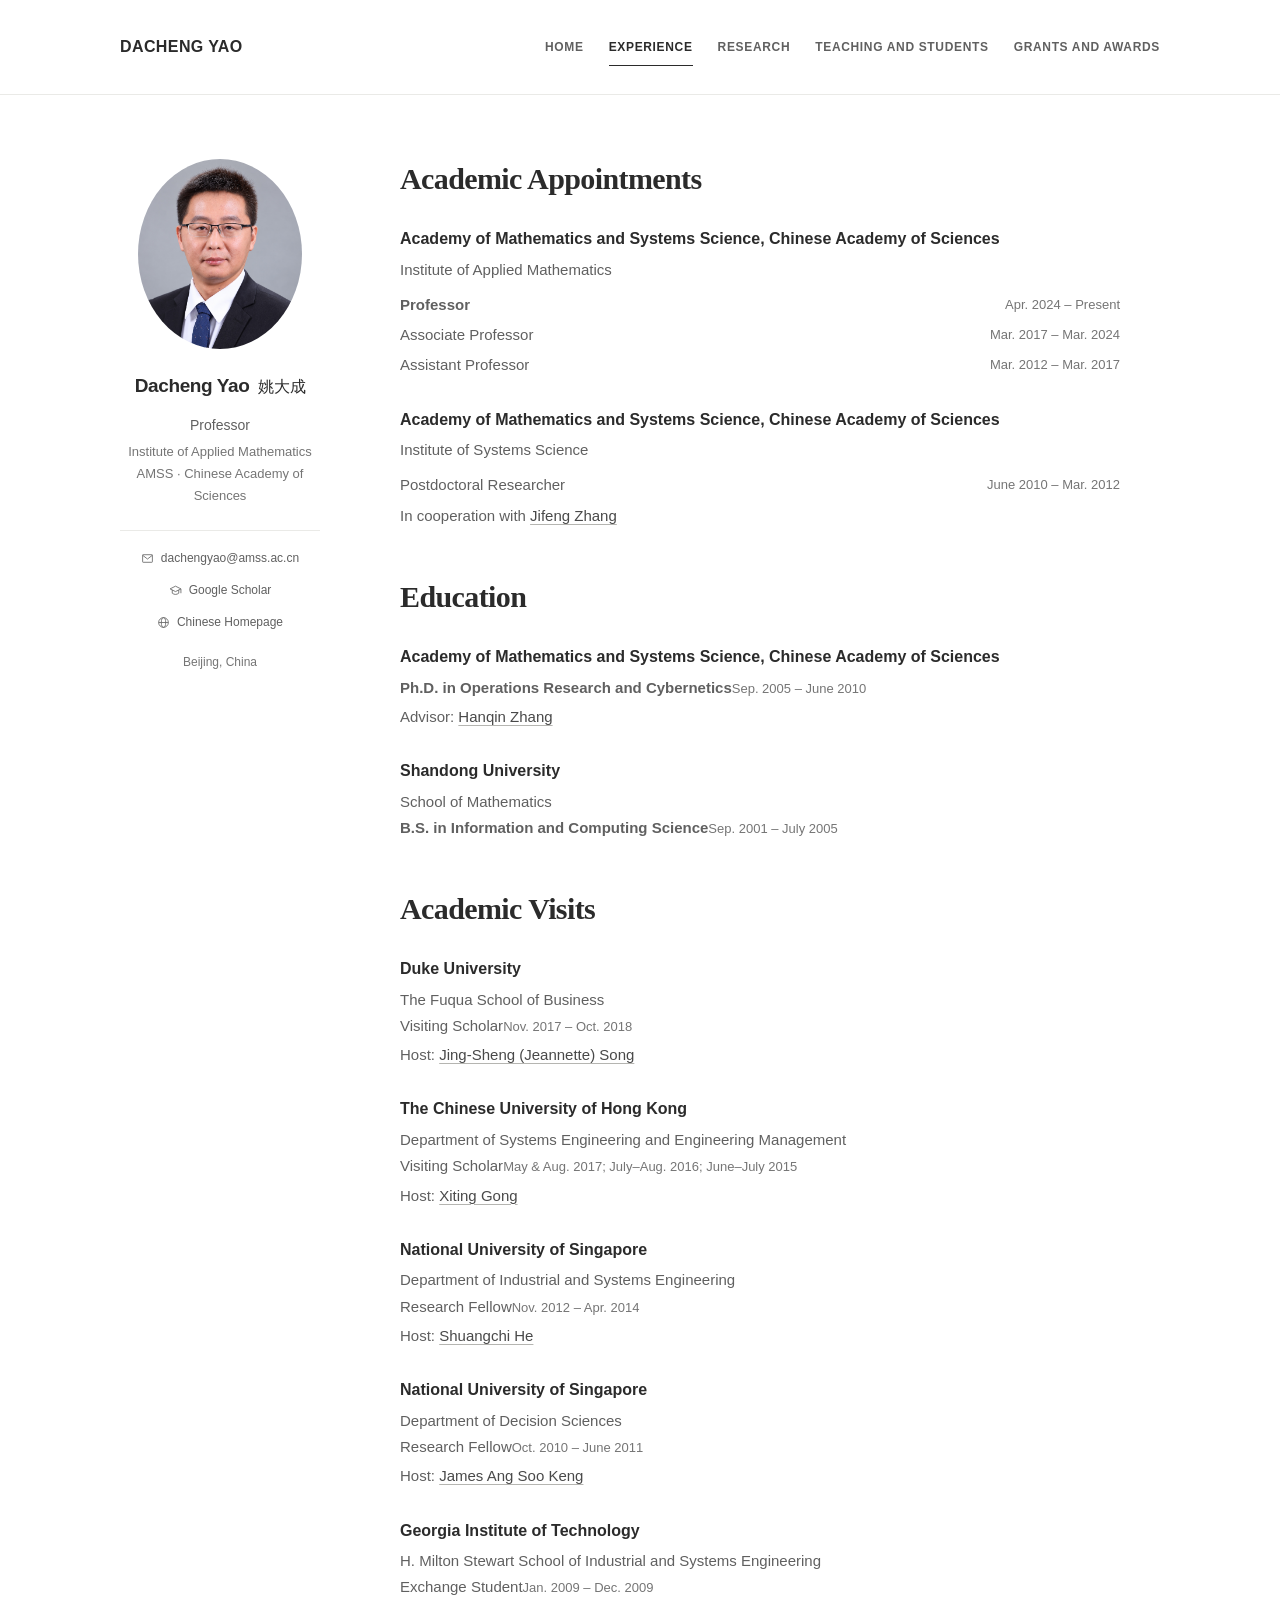
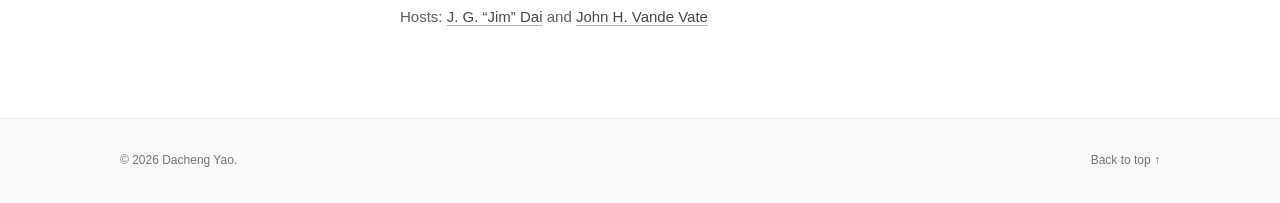
==== commit 0deba2da: "Place education and academic visit dates beside their roles" ====
--- a/background/index.html
+++ b/background/index.html
@@ -12,10 +12,10 @@
   <meta property="og:image" content="https://dachengyao-01.github.io/assets/dacheng-yao.jpg">
   <link rel="canonical" href="https://dachengyao-01.github.io/background/">
   <link rel="icon" href="../assets/favicon.svg" type="image/svg+xml">
-  <link rel="stylesheet" href="../assets/site.css?v=20261029-visits">
+  <link rel="stylesheet" href="../assets/site.css?v=20261030-experience">
   <title>Experience | Dacheng Yao</title>
 </head>
-<body id="top" class="experience-page">
+<body id="top">
   <a class="skip-link" href="#main">Skip to content</a>
   <header class="site-header">
     <nav class="header-inner" aria-label="Main navigation">
@@ -75,12 +75,12 @@
         <h2 id="education-title">Education</h2>
         <dl class="background-list">
           <div>
-            <dt class="education-heading"><span class="institution-name">Academy of Mathematics and Systems Science, Chinese Academy of Sciences</span><span class="background-dates">Sep. 2005 – June 2010</span></dt>
-            <dd><strong>Ph.D. in Operations Research and Cybernetics</strong><span>Advisor: <a href="https://iora.nus.edu.sg/people-p/zhang-hanqin/" target="_blank" rel="noopener noreferrer">Hanqin Zhang</a></span></dd>
+            <dt>Academy of Mathematics and Systems Science, Chinese Academy of Sciences</dt>
+            <dd><div class="background-row"><strong>Ph.D. in Operations Research and Cybernetics</strong><time class="background-dates">Sep. 2005 – June 2010</time></div><span>Advisor: <a href="https://iora.nus.edu.sg/people-p/zhang-hanqin/" target="_blank" rel="noopener noreferrer">Hanqin Zhang</a></span></dd>
           </div>
           <div>
-            <dt>Shandong University <span class="background-dates">Sep. 2001 – July 2005</span></dt>
-            <dd>School of Mathematics<span><strong>B.S. in Information and Computing Science</strong></span></dd>
+            <dt>Shandong University</dt>
+            <dd>School of Mathematics<div class="background-row"><strong>B.S. in Information and Computing Science</strong><time class="background-dates">Sep. 2001 – July 2005</time></div></dd>
           </div>
         </dl>
       </section>
@@ -88,29 +88,27 @@
         <h2 id="visits-title">Academic Visits</h2>
         <dl class="background-list">
           <div>
-            <dt>Duke University <span class="background-dates">Nov. 2017 – Oct. 2018</span></dt>
-            <dd>The Fuqua School of Business<span>Visiting Scholar</span><span>Host: <a href="https://www.fuqua.duke.edu/faculty/jeannette-song" target="_blank" rel="noopener noreferrer">Jing-Sheng (Jeannette) Song</a></span></dd>
+            <dt>Duke University</dt>
+            <dd>The Fuqua School of Business<div class="background-row">Visiting Scholar<time class="background-dates">Nov. 2017 – Oct. 2018</time></div><span>Host: <a href="https://www.fuqua.duke.edu/faculty/jeannette-song" target="_blank" rel="noopener noreferrer">Jing-Sheng (Jeannette) Song</a></span></dd>
           </div>
           <div>
             <dt>The Chinese University of Hong Kong</dt>
             <dd>Department of Systems Engineering and Engineering Management
-              <ul class="appointment-history">
-                <li>Visiting Scholar<time>May &amp; Aug. 2017; July–Aug. 2016; June–July 2015</time></li>
-              </ul>
+              <div class="background-row">Visiting Scholar<time class="background-dates">May &amp; Aug. 2017; July–Aug. 2016; June–July 2015</time></div>
               <span>Host: <a href="https://www.bschool.cuhk.edu.hk/staff/gong-xiting/" target="_blank" rel="noopener noreferrer">Xiting Gong</a></span>
             </dd>
           </div>
           <div>
-            <dt>National University of Singapore <span class="background-dates">Nov. 2012 – Apr. 2014</span></dt>
-            <dd>Department of Industrial and Systems Engineering<span>Research Fellow</span><span>Host: <a href="https://cde.nus.edu.sg/isem/staff/he-shuangchi/" target="_blank" rel="noopener noreferrer">Shuangchi He</a></span></dd>
+            <dt>National University of Singapore</dt>
+            <dd>Department of Industrial and Systems Engineering<div class="background-row">Research Fellow<time class="background-dates">Nov. 2012 – Apr. 2014</time></div><span>Host: <a href="https://cde.nus.edu.sg/isem/staff/he-shuangchi/" target="_blank" rel="noopener noreferrer">Shuangchi He</a></span></dd>
           </div>
           <div>
-            <dt>National University of Singapore <span class="background-dates">Oct. 2010 – June 2011</span></dt>
-            <dd>Department of Decision Sciences<span>Research Fellow</span><span>Host: <a href="https://discovery.nus.edu.sg/352" target="_blank" rel="noopener noreferrer">James Ang Soo Keng</a></span></dd>
+            <dt>National University of Singapore</dt>
+            <dd>Department of Decision Sciences<div class="background-row">Research Fellow<time class="background-dates">Oct. 2010 – June 2011</time></div><span>Host: <a href="https://discovery.nus.edu.sg/352" target="_blank" rel="noopener noreferrer">James Ang Soo Keng</a></span></dd>
           </div>
           <div>
-            <dt>Georgia Institute of Technology <span class="background-dates">Jan. 2009 – Dec. 2009</span></dt>
-            <dd>H. Milton Stewart School of Industrial and Systems Engineering<span>Exchange Student</span><span>Hosts: <a href="https://people.orie.cornell.edu/jdai/" target="_blank" rel="noopener noreferrer">J. G. “Jim” Dai</a> and <a href="https://www.isye.gatech.edu/users/john-vande-vate" target="_blank" rel="noopener noreferrer">John H. Vande Vate</a></span></dd>
+            <dt>Georgia Institute of Technology</dt>
+            <dd>H. Milton Stewart School of Industrial and Systems Engineering<div class="background-row">Exchange Student<time class="background-dates">Jan. 2009 – Dec. 2009</time></div><span>Hosts: <a href="https://people.orie.cornell.edu/jdai/" target="_blank" rel="noopener noreferrer">J. G. “Jim” Dai</a> and <a href="https://www.isye.gatech.edu/users/john-vande-vate" target="_blank" rel="noopener noreferrer">John H. Vande Vate</a></span></dd>
           </div>
         </dl>
       </section>
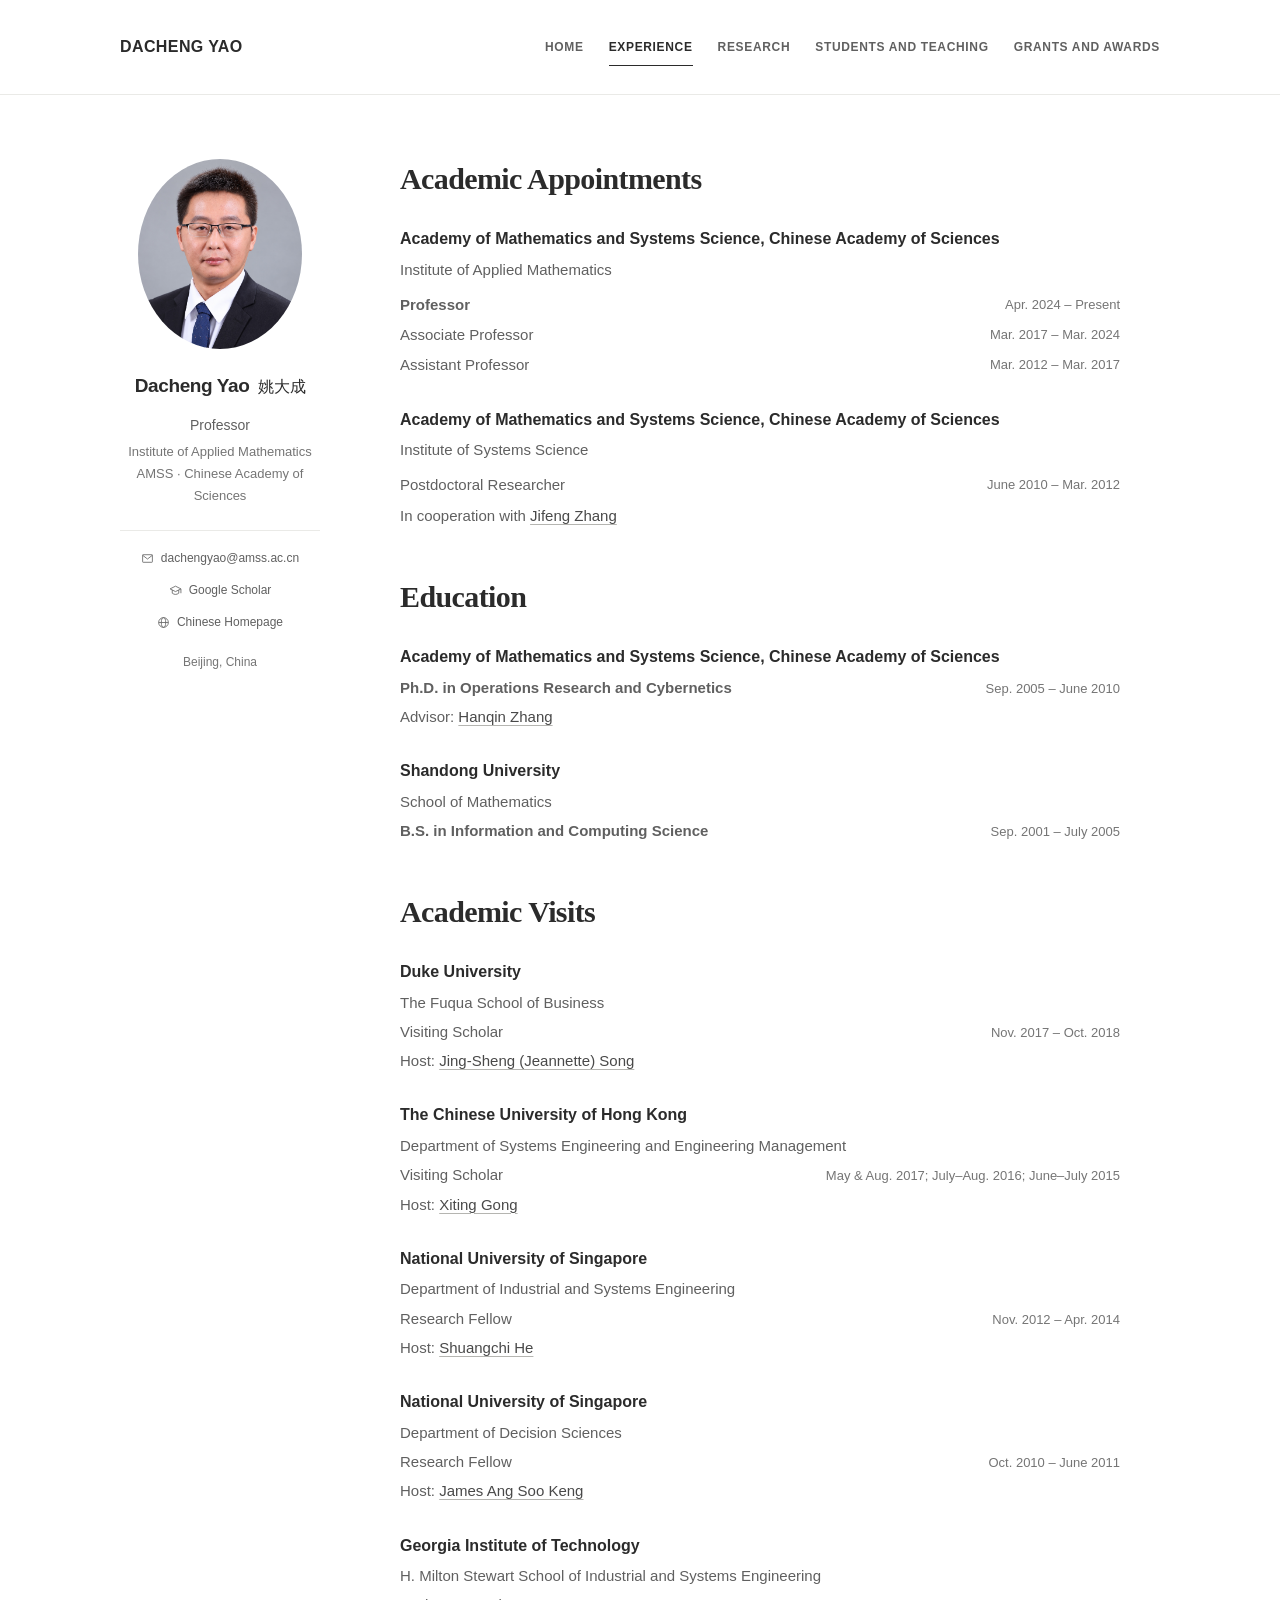
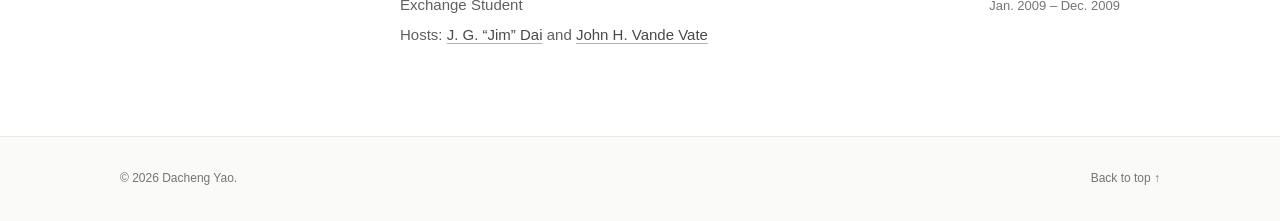
==== commit 509abb9b: "Use Students and Teaching in the Experience navigation" ====
--- a/background/index.html
+++ b/background/index.html
@@ -24,7 +24,7 @@
         <a href="../">Home</a>
         <a href="../background/" aria-current="page">Experience</a>
         <a href="../research/">Research</a>
-        <a href="../teaching-and-students/">Teaching and Students</a>
+        <a href="../teaching-and-students/">Students and Teaching</a>
         <a href="../grants/">Grants and Awards</a>
       </div>
     </nav>
--- a/assets/site.css
+++ b/assets/site.css
@@ -80,6 +80,8 @@
 .background-list dd { margin: 0; font-size: 15px; line-height: 1.75; }
 .background-dates { color: var(--muted); font-size: 13px; font-weight: 400; white-space: nowrap; }
 .background-list dd span { display: block; margin-top: 3px; }
+.background-row { display: flex; align-items: baseline; justify-content: space-between; gap: 4px 20px; margin-top: 3px; }
+.background-row time { margin-left: auto; }
 .appointment-history { padding-left: 0; list-style: none; margin: 9px 0 0; }
 .appointment-history li { display: flex; justify-content: space-between; gap: 8px 20px; margin-bottom: 4px; font-size: 15px; }
 .appointment-history time { color: var(--muted); font-size: 13px; white-space: nowrap; align-self: center; margin-left: auto; }
@@ -98,17 +100,6 @@
 .footer-inner { max-width: 1120px; min-height: 84px; margin: auto; padding: 27px 40px; display: flex; justify-content: space-between; align-items: center; gap: 20px; font-size: 12px; }
 .site-footer a { color: inherit; text-decoration: none; }
 .site-footer a:hover { text-decoration: underline; }
-/* 平板与电脑：教育单位和日期同行；Experience 使用较宽版式。 */
-@media (min-width: 521px) {
-  .background-list dt.education-heading { flex-wrap: nowrap; }
-  .education-heading .institution-name { flex: 1; min-width: 0; }
-  .education-heading .background-dates { flex-shrink: 0; }
-}
-@media (min-width: 925px) {
-  .experience-page .header-inner, .experience-page .page-layout, .experience-page .footer-inner { max-width: 1280px; }
-  .experience-page .page-layout { column-gap: 60px; }
-  .experience-page main { max-width: 940px; }
-}
 @media (min-width: 925px) and (max-height: 680px) { .profile { position: static; } }
 /* 较窄屏幕与手机：导航、头像和正文自动重排。 */
 @media (max-width: 924px) {
@@ -152,6 +143,8 @@
   h1, h2 { margin-bottom: 22px; }
   section { margin-bottom: 40px; }
   .appointment-history li { flex-wrap: wrap; gap: 0 8px; margin-bottom: 9px; }
+  .background-row { flex-wrap: wrap; gap: 0 8px; }
+  .background-row time { max-width: 100%; white-space: normal; text-align: right; }
   .footer-inner { padding: 24px 22px; font-size: 11px; }
 }
 @media (max-width: 360px) {
